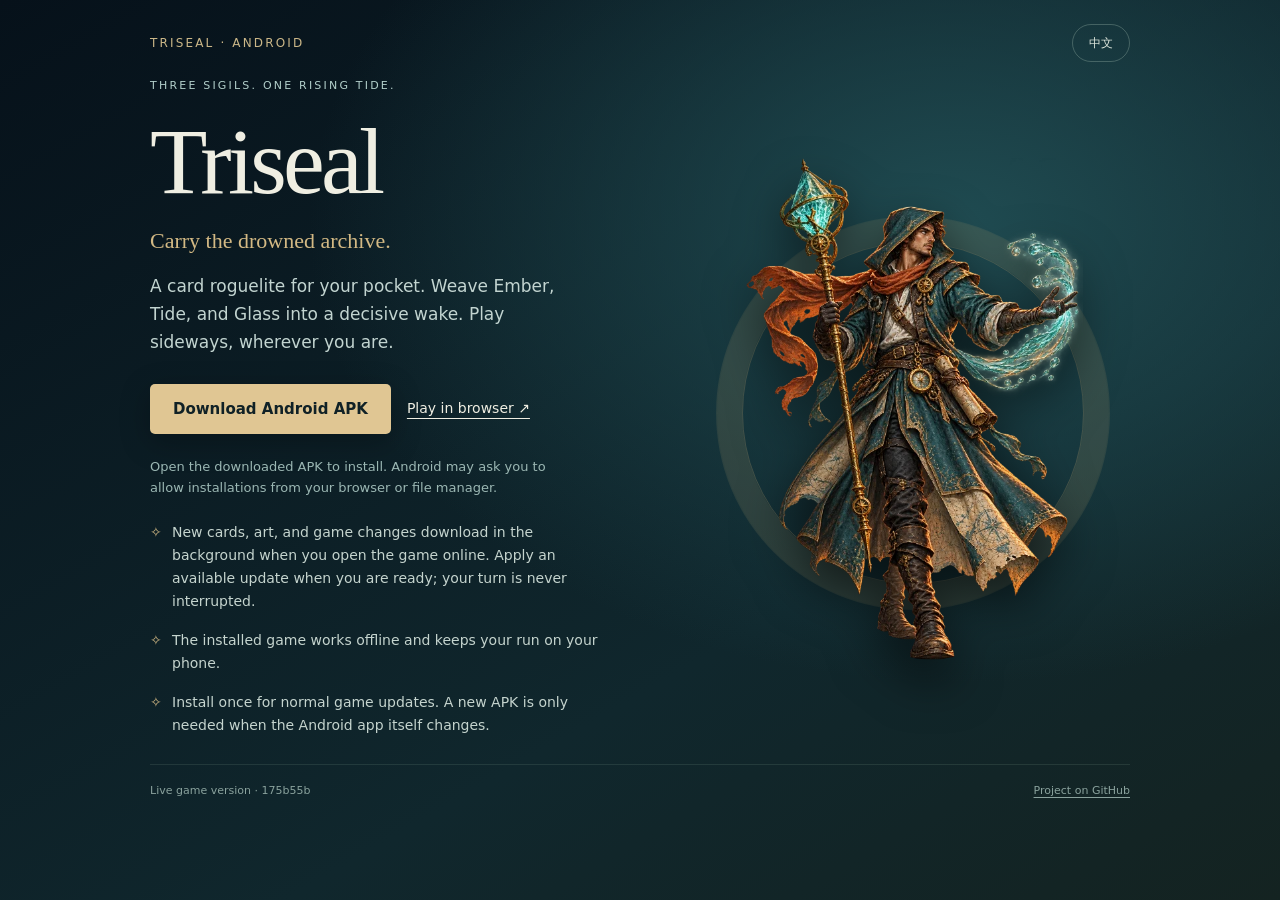
==== install/index.html @ a49f25b0 "Publish Triseal content 175b55b739685df9c95fea8e789d1c5b1e76f66d" ====
<!doctype html>
<html lang="en">
<head>
  <meta charset="utf-8" />
  <meta name="viewport" content="width=device-width, initial-scale=1, viewport-fit=cover" />
  <meta name="theme-color" content="#07151c" />
  <meta name="description" content="Install Triseal for Android. An original card roguelite about weaving three sigils in a drowned observatory." />
  <title>Triseal — Install for Android</title>
  <style>
    :root{color-scheme:dark;font-family:Georgia,"Times New Roman","Noto Serif SC",serif;color:#efeee2;background:#07151c}
    *{box-sizing:border-box}body{margin:0;min-height:100svh;background:radial-gradient(ellipse at 75% 25%,#204c52 0,transparent 48%),linear-gradient(150deg,#06111a,#10272d 65%,#142321);padding:24px max(24px,env(safe-area-inset-right)) 30px max(24px,env(safe-area-inset-left))}
    header,main,footer{max-width:980px;margin:auto}header{display:flex;align-items:center;justify-content:space-between;gap:24px;font:12px/1.5 system-ui,sans-serif;letter-spacing:.18em;color:#cbb788}button{font:inherit}header button{background:transparent;color:#dbe4da;border:1px solid #8aa59b66;border-radius:30px;padding:9px 16px;letter-spacing:0;cursor:pointer}
    main{min-height:78svh;display:grid;grid-template-columns:1.2fr 1fr;align-items:center;gap:25px}.intro{position:relative;z-index:1}.eyebrow{font:11px/1.5 system-ui,sans-serif;letter-spacing:.2em;text-transform:uppercase;color:#b2cfca}h1{font-weight:400;font-size:clamp(56px,9vw,94px);letter-spacing:-.04em;line-height:1;margin:20px 0}h2{font-size:22px;font-weight:400;margin:0 0 18px;color:#d3b984}.lead{font:17px/1.65 system-ui,sans-serif;color:#c2d4d0;max-width:420px}.actions{display:flex;flex-wrap:wrap;gap:12px;align-items:center;margin:28px 0 23px}a{color:inherit}.download{background:#e0c693;color:#102126;text-decoration:none;padding:16px 23px;border-radius:5px;font:600 15px/1.2 system-ui,sans-serif;box-shadow:0 8px 30px #0004}.browser{font:14px/1.4 system-ui,sans-serif;text-underline-offset:5px;padding:10px 4px}.note{font:13px/1.6 system-ui,sans-serif;color:#9bb7b3;max-width:430px}.features{padding:0;list-style:none;max-width:450px;font:14px/1.65 system-ui,sans-serif;color:#c5d4ce}.features li{padding:8px 0 8px 22px;position:relative}.features li:before{content:"✧";position:absolute;left:0;color:#d3b984}.art{position:relative;height:510px;display:flex;align-items:center;justify-content:center}.art:before{content:"";position:absolute;width:340px;height:340px;border:1px solid #bba37144;border-radius:50%;box-shadow:0 0 0 25px #bba37108,0 0 0 26px #bba37122}.art img{position:relative;width:100%;height:100%;object-fit:contain;filter:drop-shadow(0 20px 24px #0009)}footer{border-top:1px solid #819f902b;padding:17px 0 0;display:flex;justify-content:space-between;gap:16px;font:11px/1.6 system-ui,sans-serif;color:#8aa29d}footer a{text-underline-offset:3px}
    @media(max-width:640px){body{padding-top:18px}main{grid-template-columns:1fr;gap:0;position:relative;min-height:auto;padding:42px 0 24px}.intro{max-width:100%}.art{position:absolute;right:-16px;top:28px;width:170px;height:215px;opacity:.6;z-index:0;pointer-events:none}.art:before{width:150px;height:150px}.eyebrow{max-width:210px}h1{font-size:66px;margin:22px 0 26px}h2{font-size:20px;max-width:230px}.lead{padding-top:12px;max-width:100%;font-size:16px}.actions{gap:10px}.download{padding:16px 20px}footer{flex-wrap:wrap}}
    @media(max-height:500px) and (orientation:landscape){main{min-height:auto;padding:20px 0;grid-template-columns:1.5fr 1fr}.art{height:310px}h1{font-size:60px;margin:12px 0}h2{margin-bottom:10px}.lead{font-size:15px}.actions{margin:18px 0}.features{font-size:12px}.features li{padding-top:3px;padding-bottom:3px}}
  </style>
</head>
<body>
  <header><span>TRISEAL · ANDROID</span><button id="language" type="button" aria-label="Switch to Simplified Chinese">中文</button></header>
  <main>
    <section class="intro">
      <p class="eyebrow" data-copy="eyebrow">Three sigils. One rising tide.</p>
      <h1>Triseal</h1>
      <h2 data-copy="subtitle">Carry the drowned archive.</h2>
      <p class="lead" data-copy="lead">A card roguelite for your pocket. Weave Ember, Tide, and Glass into a decisive wake. Play sideways, wherever you are.</p>
      <div class="actions"><a class="download" href="https://github.com/sethlsx/triseal/releases/latest/download/triseal-android.apk" data-copy="download">Download Android APK</a><a class="browser" href="../" data-copy="browser">Play in browser ↗</a></div>
      <p class="note" data-copy="install">Open the downloaded APK to install. Android may ask you to allow installations from your browser or file manager.</p>
      <ul class="features">
        <li data-copy="updates">New cards, art, and game changes download in the background when you open the game online. Apply an available update when you are ready; your turn is never interrupted.</li>
        <li data-copy="offline">The installed game works offline and keeps your run on your phone.</li>
        <li data-copy="shell">Install once for normal game updates. A new APK is only needed when the Android app itself changes.</li>
      </ul>
    </section>
    <div class="art" aria-hidden="true"><img src="../assets/characters/hero.webp" alt="" /></div>
  </main>
  <footer><span><span data-copy="version">Live game version</span> · 175b55b</span><a href="https://github.com/sethlsx/triseal" data-copy="source">Project on GitHub</a></footer>
  <script>
    const copy = {
      en: {eyebrow:"Three sigils. One rising tide.",subtitle:"Carry the drowned archive.",lead:"A card roguelite for your pocket. Weave Ember, Tide, and Glass into a decisive wake. Play sideways, wherever you are.",download:"Download Android APK",browser:"Play in browser ↗",install:"Open the downloaded APK to install. Android may ask you to allow installations from your browser or file manager.",updates:"New cards, art, and game changes download in the background when you open the game online. Apply an available update when you are ready; your turn is never interrupted.",offline:"The installed game works offline and keeps your run on your phone.",shell:"Install once for normal game updates. A new APK is only needed when the Android app itself changes.",version:"Live game version",source:"Project on GitHub"},
      zh: {eyebrow:"三道印记，一次唤潮。",subtitle:"把沉海档案装进口袋。",lead:"为手机横屏打造的卡牌冒险。交织余烬、潮流与琉璃，在沉海观测站中唤起你的浪潮。",download:"下载安卓安装包",browser:"直接用浏览器玩 ↗",install:"下载后打开 APK 安装。安卓可能会提示允许当前浏览器或文件管理器安装应用。",updates:"联网打开游戏时，新卡牌、美术和玩法会在后台下载。准备好后再点确认应用更新，不会打断正在进行的回合。",offline:"安装后可以离线游玩，进度保存在手机上。",shell:"日常游戏更新无需重新安装。只有安卓应用本身变化时，才需要下载新 APK。",version:"线上游戏版本",source:"查看 GitHub 项目"}
    };
    let language = "en";
    document.getElementById("language").addEventListener("click", () => {
      language = language === "en" ? "zh" : "en";
      document.documentElement.lang = language === "en" ? "en" : "zh-Hans";
      document.title = language === "en" ? "Triseal — Install for Android" : "三印唤潮 — 安卓下载";
      document.querySelectorAll("[data-copy]").forEach((element) => { element.textContent = copy[language][element.dataset.copy]; });
      const button = document.getElementById("language");
      button.textContent = language === "en" ? "中文" : "English";
      button.setAttribute("aria-label", language === "en" ? "Switch to Simplified Chinese" : "Switch to English");
    });
  </script>
</body>
</html>
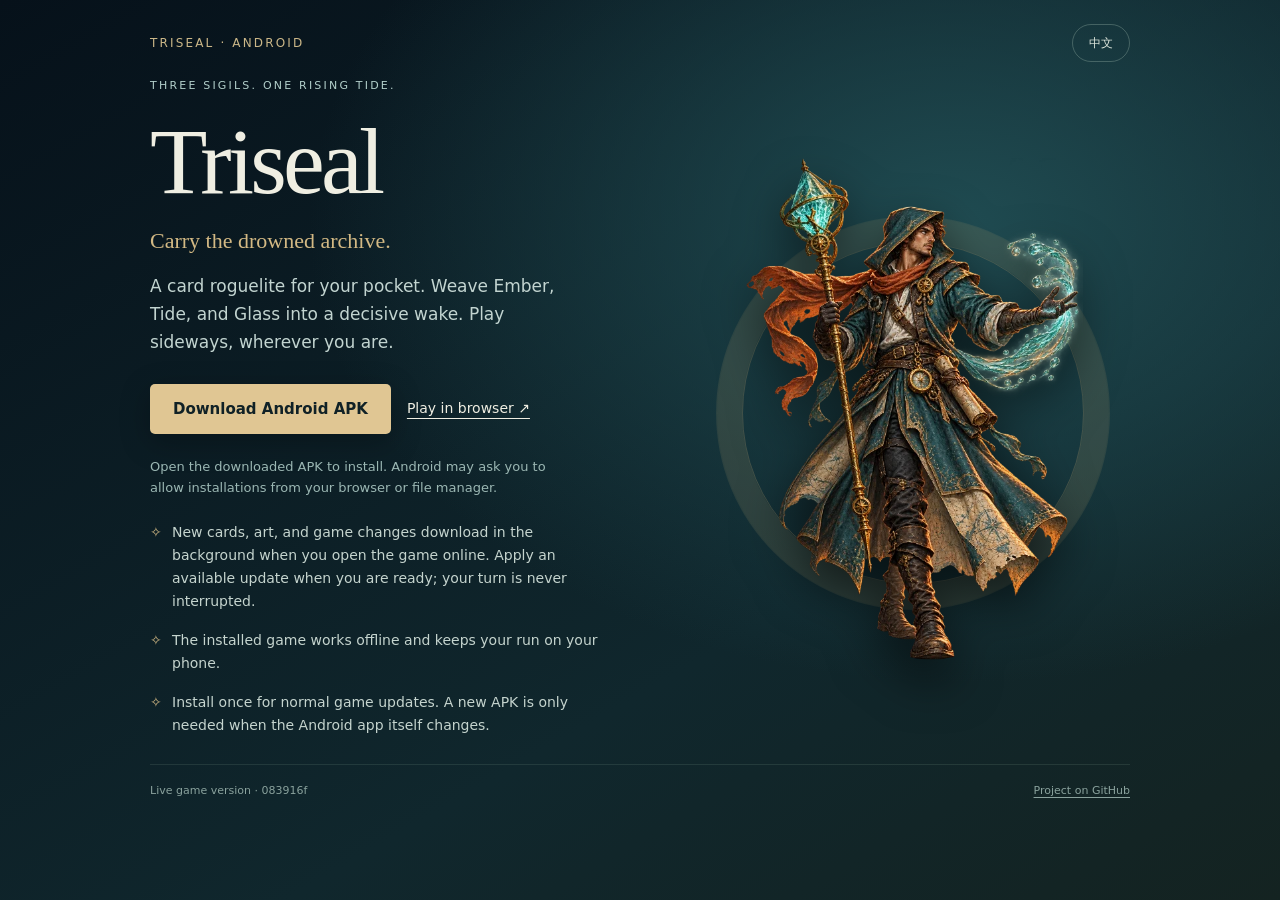
==== commit ff8ee389: "Publish Triseal content 083916ff283d192899433634013a8635feae9d08" ====
--- a/install/index.html
+++ b/install/index.html
@@ -33,7 +33,7 @@
     </section>
     <div class="art" aria-hidden="true"><img src="../assets/characters/hero.webp" alt="" /></div>
   </main>
-  <footer><span><span data-copy="version">Live game version</span> · 175b55b</span><a href="https://github.com/sethlsx/triseal" data-copy="source">Project on GitHub</a></footer>
+  <footer><span><span data-copy="version">Live game version</span> · 083916f</span><a href="https://github.com/sethlsx/triseal" data-copy="source">Project on GitHub</a></footer>
   <script>
     const copy = {
       en: {eyebrow:"Three sigils. One rising tide.",subtitle:"Carry the drowned archive.",lead:"A card roguelite for your pocket. Weave Ember, Tide, and Glass into a decisive wake. Play sideways, wherever you are.",download:"Download Android APK",browser:"Play in browser ↗",install:"Open the downloaded APK to install. Android may ask you to allow installations from your browser or file manager.",updates:"New cards, art, and game changes download in the background when you open the game online. Apply an available update when you are ready; your turn is never interrupted.",offline:"The installed game works offline and keeps your run on your phone.",shell:"Install once for normal game updates. A new APK is only needed when the Android app itself changes.",version:"Live game version",source:"Project on GitHub"},
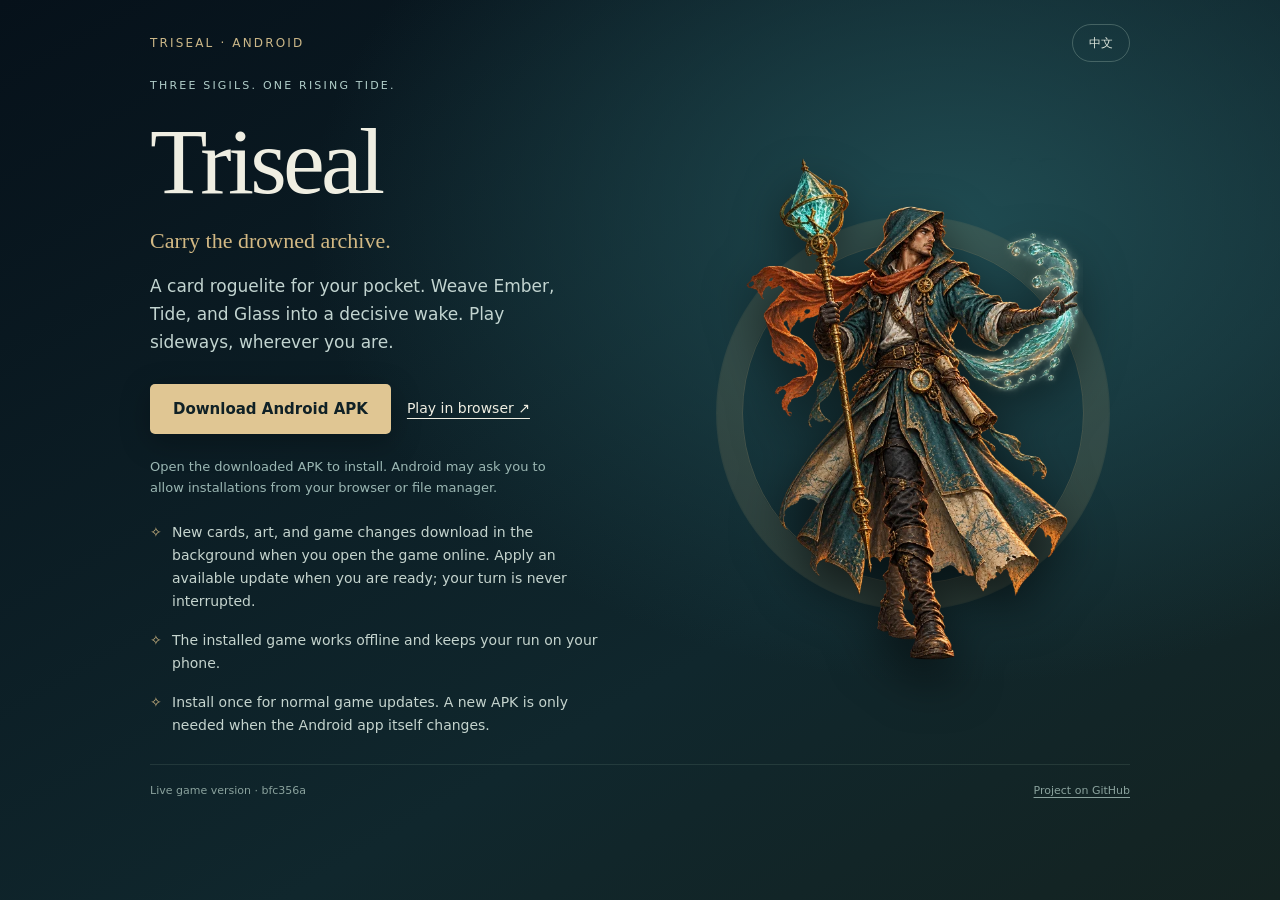
==== commit 5b743b5b: "Publish Triseal content bfc356ae015dc5123ed8e3f733be3cbfe7a15023" ====
--- a/install/index.html
+++ b/install/index.html
@@ -33,7 +33,7 @@
     </section>
     <div class="art" aria-hidden="true"><img src="../assets/characters/hero.webp" alt="" /></div>
   </main>
-  <footer><span><span data-copy="version">Live game version</span> · 083916f</span><a href="https://github.com/sethlsx/triseal" data-copy="source">Project on GitHub</a></footer>
+  <footer><span><span data-copy="version">Live game version</span> · bfc356a</span><a href="https://github.com/sethlsx/triseal" data-copy="source">Project on GitHub</a></footer>
   <script>
     const copy = {
       en: {eyebrow:"Three sigils. One rising tide.",subtitle:"Carry the drowned archive.",lead:"A card roguelite for your pocket. Weave Ember, Tide, and Glass into a decisive wake. Play sideways, wherever you are.",download:"Download Android APK",browser:"Play in browser ↗",install:"Open the downloaded APK to install. Android may ask you to allow installations from your browser or file manager.",updates:"New cards, art, and game changes download in the background when you open the game online. Apply an available update when you are ready; your turn is never interrupted.",offline:"The installed game works offline and keeps your run on your phone.",shell:"Install once for normal game updates. A new APK is only needed when the Android app itself changes.",version:"Live game version",source:"Project on GitHub"},
